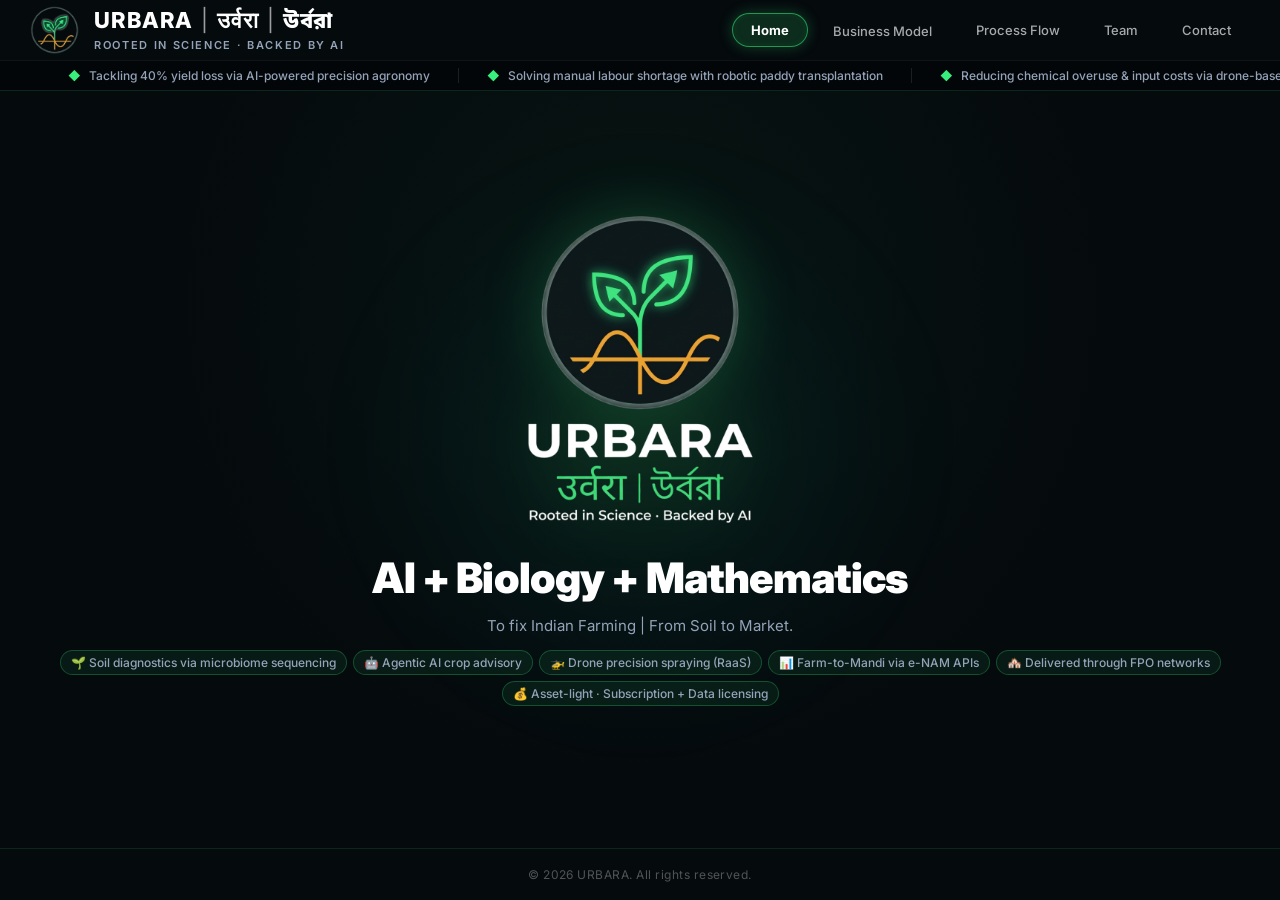
==== index.html @ e4c2e287 "style: adjust padding, font sizes, and overflow properties for improved layout and responsiveness" ====
<!DOCTYPE html>
<html lang="en">

<head>
  <meta charset="UTF-8">
  <meta name="viewport" content="width=device-width, initial-scale=1.0">
  <title>URBARA | Deep-Tech Agricultural AI</title>
  <meta name="description" content="URBARA uses AI, biology, and mathematics to transform Indian agriculture with soil diagnostics, AI crop advisory, precision spraying, and farm-to-market solutions.">
  <meta name="keywords" content="AI agriculture, agricultural AI, precision farming, soil diagnostics, crop advisory, farm-to-market, agritech, Indian agriculture, agri data analytics, precision spraying, Bharat agriculture, Indian kisan, smart farming India, digital kisan, FPO support, e-NAM mandi, kheti, bharat krishi, agri innovation India">
  <meta name="robots" content="index, follow">
  <meta name="author" content="URBARA">
  <meta name="theme-color" content="#061a10">
  <meta property="og:title" content="URBARA | Deep-Tech Agricultural AI">
  <meta property="og:description" content="URBARA uses AI, biology, and mathematics to transform Indian agriculture with soil diagnostics, AI crop advisory, precision spraying, and farm-to-market solutions.">
  <meta property="og:type" content="website">
  <meta property="og:site_name" content="URBARA">
  <meta property="og:url" content="https://rajkrishna92.github.io/urbara/">
  <meta property="og:locale" content="en_IN">
  <link rel="canonical" href="https://rajkrishna92.github.io/urbara/">
  <meta property="og:image" content="https://rajkrishna92.github.io/urbara/assets/logo_tag.png">
  <meta property="og:image:secure_url" content="https://rajkrishna92.github.io/urbara/assets/logo_tag.png">
  <meta property="og:image:type" content="image/png">
  <meta property="og:image:alt" content="URBARA brand logo">
  <meta name="twitter:card" content="summary_large_image">
  <meta name="twitter:title" content="URBARA | Deep-Tech Agricultural AI">
  <meta name="twitter:description" content="URBARA uses AI, biology, and mathematics to transform Indian agriculture with soil diagnostics, AI crop advisory, precision spraying, and farm-to-market solutions.">
  <meta name="twitter:image" content="https://rajkrishna92.github.io/urbara/assets/logo_tag.png">
  <meta name="twitter:image:alt" content="URBARA brand logo">
  <link rel="icon" type="image/png" href="assets/fevicon.png">
  <link
    href="https://fonts.googleapis.com/css2?family=Inter:wght@400;500;600;700;800;900&family=Noto+Sans+Bengali:wght@500;600;700;800&display=swap"
    rel="stylesheet">
  <style>
    *,
    *::before,
    *::after {
      box-sizing: border-box;
      margin: 0;
      padding: 0;
    }

    

    /* Navbar (Matching the rest of the site) */
    .ur-navbar {
      background: linear-gradient(135deg, #061a10 0%, #0d2818 40%, #0a2030 100%);
      padding: 14px 24px;
      display: flex;
      align-items: center;
      justify-content: space-between;
      box-shadow: 0 8px 32px rgba(0, 0, 0, 0.4), 0 0 0 1px rgba(56, 239, 125, 0.1);
      position: sticky;
      top: 0;
      z-index: 100;
    }

    .ur-nav-left a {
      display: flex;
      align-items: center;
    }

    .ur-nav-left img {
      height: 64px;
      object-fit: contain;
      }

    .ur-brand { display: flex; flex-direction: column; }
    .ur-brand-title {
      font-size: 22px; font-weight: 900; letter-spacing: 0.05em; line-height: 1.1;
      background: linear-gradient(90deg, #38ef7d 0%, #11d4c4 40%, #7aff9e 70%, #38ef7d 100%);
      -webkit-background-clip: text; -webkit-text-fill-color: transparent;
      background-size: 200% auto; animation: shimmer 3.5s linear infinite; margin-bottom: 4px;
    }
    .ur-brand-sub {
      font-size: 10px; font-weight: 600; color: rgba(56,239,125,0.85); letter-spacing: 0.03em;
      display: inline-flex; align-items: center; gap: 4px;
    }

    .ur-nav-menu {
      display: flex;
      align-items: center;
      gap: 8px;
      flex-wrap: wrap;
    }

    .ur-menu-link {
      color: rgba(255, 255, 255, 0.7);
      text-decoration: none;
      padding: 8px 14px;
      border-radius: 10px;
      font-size: 13px;
      font-weight: 600;
      transition: all 0.2s ease;
      border: 1px solid transparent;
    }

    .ur-menu-link:hover {
      color: #38ef7d;
      background: rgba(56, 239, 125, 0.08);
      border-color: rgba(56, 239, 125, 0.2);
    }

    .ur-menu-link.active {
      color: #38ef7d;
      background: rgba(56, 239, 125, 0.12);
      border-color: rgba(56, 239, 125, 0.3);
      font-weight: 700;
    }

    body {
      /* Fit everything on single page without scrolling */
      overflow: hidden;
      display: flex;
      flex-direction: column;
      height: 100dvh;
    }


    /* Hero Section */
    .hero-section {
      flex: 1;
      display: flex;
      flex-direction: column;
      align-items: center;
      justify-content: center;
      position: relative;
      padding: 10px 16px;
      text-align: center;
      background: radial-gradient(circle at 50% 30%, rgba(56, 239, 125, 0.05) 0%, transparent 60%);
      overflow: hidden;
    }


    /* Ambient Background Glow */
    .ambient-glow {
      position: absolute;
      top: 50%;
      left: 50%;
      transform: translate(-50%, -50%);
      width: 600px;
      height: 600px;
      background: radial-gradient(circle, rgba(56, 239, 125, 0.08) 0%, rgba(6, 182, 212, 0.03) 40%, transparent 70%);
      filter: blur(40px);
      z-index: 0;
      pointer-events: none;
    }

    /* Large Centered Logo */
    .hero-logo {
      width: clamp(200px, 35vw, 380px);
      max-width: 100%;
      height: auto;
      margin-bottom: 2px;
      position: relative;
      z-index: 2;
      animation: float 6s ease-in-out infinite;
      filter: drop-shadow(0 0 30px rgba(56, 239, 125, 0.2));
    }

    @keyframes float {
      0% {
        transform: translateY(0px);
      }

      50% {
        transform: translateY(-12px);
      }

      100% {
        transform: translateY(0px);
      }
    }

    .hero-title {
      font-size: clamp(28px, 6vw, 42px);
      font-weight: 900;
      color: #fff;
      margin-bottom: 14px;
      line-height: 1.1;
      position: relative;
      z-index: 2;
      letter-spacing: -0.02em;
    }

    .hero-title span {
      background: linear-gradient(90deg, #38ef7d 0%, #11d4c4 100%);
      -webkit-background-clip: text;
      -webkit-text-fill-color: transparent;
    }

    .hero-desc {
      font-size: clamp(13px, 2.5vw, 15px);
      line-height: 1.4;
      color: #94a3b8;
      max-width: 700px;
      margin: 0 auto 14px;
      position: relative;
      z-index: 2;
    }

    .hero-pill {
      display: inline-flex;
      align-items: center;
      gap: 4px;
      background: rgba(56, 239, 125, 0.07);
      border: 1px solid rgba(56, 239, 125, 0.25);
      color: #94a3b8;
      font-size: clamp(10px, 1.5vw, 12px);
      font-weight: 500;
      padding: 4px 10px;
      border-radius: 50px;
      transition: all 0.2s;
    }
    .hero-pill:hover {
      background: rgba(56, 239, 125, 0.15);
      color: #fff;
      border-color: rgba(56, 239, 125, 0.5);
    }

    .cta-container {
      display: flex;
      gap: 20px;
      justify-content: center;
      position: relative;
      z-index: 2;
    }

    .btn {
      display: inline-flex;
      align-items: center;
      justify-content: center;
      padding: 14px 32px;
      border-radius: 12px;
      font-size: 15px;
      font-weight: 700;
      text-decoration: none;
      transition: all 0.3s cubic-bezier(0.4, 0, 0.2, 1);
    }

    .btn-primary {
      background: linear-gradient(135deg, #38ef7d 0%, #0d9488 100%);
      color: #052e16;
      box-shadow: 0 10px 25px -5px rgba(56, 239, 125, 0.4);
    }

    .btn-primary:hover {
      transform: translateY(-2px);
      box-shadow: 0 15px 35px -5px rgba(56, 239, 125, 0.5);
    }

    .btn-secondary {
      background: rgba(255, 255, 255, 0.05);
      color: #e2e8f0;
      border: 1px solid rgba(255, 255, 255, 0.1);
    }

    .btn-secondary:hover {
      background: rgba(255, 255, 255, 0.1);
      border-color: rgba(255, 255, 255, 0.2);
      transform: translateY(-2px);
    }

    /* Features Grid */
    .features-grid {
      display: grid;
      grid-template-columns: repeat(3, 1fr);
      gap: 24px;
      max-width: 1050px;
      margin: -20px auto 60px;
      position: relative;
      z-index: 2;
      padding: 0 24px;
    }

    @media (max-width: 900px) {
      .features-grid {
        grid-template-columns: 1fr;
      }

      .hero-title {
        font-size: clamp(20px, 7vw, 36px);
        white-space: nowrap;
      }

      .hero-logo {
        width: 260px;
      }

      .hero-section {
        height: calc(100dvh - 70px);
      }

      .hero-desc {
        font-size: 15px;
        margin-bottom: 12px;
      }

      .hero-pill {
        font-size: 11px;
        padding: 5px 10px;
      }
    }

    .feature-card {
      background: rgba(15, 23, 42, 0.6);
      border: 1px solid rgba(56, 239, 125, 0.1);
      border-radius: 16px;
      padding: 30px;
      backdrop-filter: blur(10px);
      transition: transform 0.3s ease, border-color 0.3s ease;
    }

    .feature-card:hover {
      transform: translateY(10px);
      border-color: rgba(56, 239, 125, 0.4);
      background: rgba(15, 23, 42, 0.8);
    }

    .feature-icon {
      font-size: 32px;
      margin-bottom: 20px;
      display: inline-block;
    }

    .feature-card h3 {
      font-size: 18px;
      font-weight: 700;
      color: #fff;
      margin-bottom: 12px;
    }

    .feature-card p {
      font-size: 14px;
      color: #94a3b8;
      line-height: 1;
    }
  </style>
</head>

<body>

<link rel="stylesheet" href="assets/urbara.css">

<script src="assets/header.js"></script>


  

  <main class="hero-section">
    <div class="ambient-glow"></div>

    <img src="assets/logo_tag.png" alt="URBARA Brand Logo" class="hero-logo">
    <h1 class="hero-title">AI + Biology + Mathematics</h1>
    <p class="hero-desc">
      To fix Indian Farming | From Soil to Market.
    </p>

    <div style="display:flex; flex-wrap:wrap; gap:6px; justify-content:center; position:relative; z-index:2; margin-bottom:12px;">
      <span class="hero-pill">🌱 Soil diagnostics via microbiome sequencing</span>
      <span class="hero-pill">🤖 Agentic AI crop advisory</span>
      <span class="hero-pill">🚁 Drone precision spraying (RaaS)</span>
      <span class="hero-pill">📊 Farm-to-Mandi via e-NAM APIs</span>
      <span class="hero-pill">🏘️ Delivered through FPO networks</span>
      <span class="hero-pill">💰 Asset-light · Subscription + Data licensing</span>
    </div>
  </main>

<script src="assets/footer.js"></script>
</body>

</html>
---- assets/urbara.css ----
/* ===========================================
   URBARA | उर्वरा | উর্বরা
   Global Design System — urbara.css
   Rooted in Science · Backed by AI
   =========================================== */

@import url('https://fonts.googleapis.com/css2?family=Inter:wght@400;500;600;700;800;900&family=Noto+Sans+Bengali:wght@500;600;700;800&display=swap');

/* ── RESET & BASE ── */
*,
*::before,
*::after {
  box-sizing: border-box;
  margin: 0;
  padding: 0;
}

:root {
  --color-bg: #050a0d;
  --color-surface: #0d1117;
  --color-border: rgba(56, 239, 125, 0.12);
  --color-accent: #38ef7d;
  --color-accent-dim: rgba(56, 239, 125, 0.08);
  --color-accent-glow: rgba(56, 239, 125, 0.25);
  --color-teal: #11d4c4;
  --color-text-main: #f8fafc;
  --color-text-muted: #94a3b8;
  --color-text-dim: #64748b;
  --color-red: #ef4444;
  --color-amber: #f59e0b;
  --font-sans: 'Inter', 'Noto Sans Bengali', sans-serif;
}

html {
  min-width: 0;
}

body {
  font-family: var(--font-sans);
  background: var(--color-bg);
  color: var(--color-text-main);
  min-height: 100vh;
  overflow-x: hidden;
  overflow-y: auto;
  margin: 0 !important;
  padding: 0 !important;
}

img,
svg,
video,
canvas {
  max-width: 100%;
  height: auto;
}

button,
input,
textarea,
select {
  font: inherit;
}

.ur-hdr-menu,
.ur-nav-menu {
  flex-wrap: wrap;
}

.ur-hdr-link,
.ur-menu-link {
  white-space: nowrap;
}

button,
input,
textarea,
select {
  font: inherit;
}

/* ── ANIMATIONS ── */
@keyframes shimmer {
  0% {
    background-position: 0% center;
  }

  100% {
    background-position: 200% center;
  }
}

@keyframes float {

  0%,
  100% {
    transform: translateY(0px);
  }

  50% {
    transform: translateY(-10px);
  }
}

@keyframes pulse-ring {

  0%,
  100% {
    box-shadow: 0 0 0 0 var(--color-accent-glow), 0 0 20px rgba(56, 239, 125, 0.12);
  }

  50% {
    box-shadow: 0 0 0 6px rgba(56, 239, 125, 0), 0 0 28px rgba(56, 239, 125, 0.22);
  }
}

@keyframes hdr-ticker {
  0% {
    transform: translateX(0);
  }

  100% {
    transform: translateX(-50%);
  }
}

@keyframes fadeInUp {
  from {
    opacity: 0;
    transform: translateY(20px);
  }

  to {
    opacity: 1;
    transform: translateY(0);
  }
}

/* ==========================================
   HEADER — Sticky Top Bar
   ========================================== */
.ur-hdr-main {
  position: sticky;
  top: 0;
  z-index: 1000;
  background: #050a0d;
  border-bottom: 1px solid var(--color-border);
  font-family: var(--font-sans);
}

.ur-hdr-nav {
  display: flex;
  justify-content: space-between;
  align-items: center;
  flex-wrap: wrap;
  min-width: 0;
  padding: 5px 30px;
  width: 100%;
  max-width: 100%;
  margin: 0 auto;
}

/* Brand */
.ur-hdr-brand {
  display: flex;
  align-items: center;
  gap: 14px;
  text-decoration: none;
  min-width: 0;
}

.ur-hdr-icon {
  height: 50px;
  width: 50px;
  object-fit: contain;
}

.ur-hdr-text {
  display: flex;
  flex-direction: column;
}

.ur-hdr-title {
  font-size: 22px;
  font-weight: 800;
  color: #ffffff;
  line-height: 1.1;
  letter-spacing: 0.04em;
  display: flex;
  align-items: center;
  gap: 8px;
}

.ur-hdr-title .sep {
  color: #ffffff;
  font-weight: 400;
  opacity: 0.6;
}

.ur-hdr-title .lang {
  color: #ffffff;
  font-weight: 800;
}

.ur-hdr-tag {
  font-size: 11px;
  font-weight: 600;
  color: var(--color-text-muted);
  letter-spacing: 0.15em;
  text-transform: uppercase;
  margin-top: 5px;
}

/* Nav Links */
.ur-hdr-menu {
  display: flex;
  align-items: center;
  gap: 6px;
  flex-wrap: wrap;
}

.ur-hdr-link {
  color: rgba(255, 255, 255, 0.65);
  text-decoration: none;
  padding: 8px 18px;
  border-radius: 50px;
  font-size: 13px;
  font-weight: 500;
  transition: all 0.2s ease;
  border: 1px solid transparent;
}

.ur-hdr-link:hover {
  color: var(--color-accent);
  background: var(--color-accent-dim);
  border-color: rgba(56, 239, 125, 0.25);
}

.ur-hdr-toggle {
  display: none;
  border: none;
  background: transparent;
  color: inherit;
  font-size: 1.25rem;
  padding: 10px;
  border-radius: 50%;
  cursor: pointer;
  transition: background 0.2s ease;
}

.ur-hdr-toggle:hover,
.ur-hdr-toggle.open {
  background: rgba(255, 255, 255, 0.08);
}

.ur-hdr-submenu-toggle {
  display: none;
  border: none;
  background: transparent;
  color: inherit;
  font-size: 1rem;
  padding: 8px;
  border-radius: 50%;
  cursor: pointer;
  transition: background 0.2s ease;
}

.ur-hdr-submenu-toggle:hover,
.ur-hdr-submenu-toggle[aria-expanded="true"] {
  background: rgba(255, 255, 255, 0.08);
}

.ur-navbar {
  flex-wrap: wrap;
  min-width: 0;
}

.ur-nav-menu {
  flex-wrap: wrap;
}

.ur-hdr-link.active {
  color: #fff;
  font-weight: 700;
  background: rgba(56, 239, 125, 0.15);
  border: 1.5px solid rgba(56, 239, 125, 0.55);
  box-shadow: 0 0 14px var(--color-accent-glow), inset 0 0 8px rgba(56, 239, 125, 0.05);
}

/* Dropdown Menu */
.ur-hdr-dropdown {
  position: relative;
  display: inline-block;
}

.ur-hdr-dropdown .caret {
  font-size: 10px;
  margin-left: 4px;
  opacity: 0.7;
}

.ur-hdr-submenu {
  position: absolute;
  top: 100%;
  left: 50%;
  transform: translateX(-50%) translateY(10px);
  background: rgba(13, 17, 23, 0.95);
  border: 1px solid var(--color-border);
  border-radius: 12px;
  min-width: 220px;
  padding: 8px;
  backdrop-filter: blur(12px);
  box-shadow: 0 10px 30px rgba(0, 0, 0, 0.5), 0 0 0 1px rgba(56, 239, 125, 0.05);
  opacity: 0;
  visibility: hidden;
  transition: all 0.2s ease;
  z-index: 2000;
  display: none;
  flex-direction: column;
  gap: 0;
}

.ur-hdr-dropdown:hover .ur-hdr-submenu,
.ur-hdr-dropdown:focus-within .ur-hdr-submenu,
.ur-hdr-dropdown.open .ur-hdr-submenu {
  opacity: 1;
  visibility: visible;
  transform: translateX(-50%) translateY(5px);
  display: flex;
}

.ur-hdr-submenu a {
  display: block;
  color: var(--color-text-muted);
  text-decoration: none;
  padding: 10px 16px;
  font-size: 13px;
  font-weight: 500;
  border-radius: 8px;
  transition: all 0.2s;
  margin-bottom: 2px;
}

.ur-hdr-submenu a:last-child {
  margin-bottom: 0;
}

.ur-hdr-submenu a:hover {
  background: var(--color-accent-dim);
  color: var(--color-accent);
}


/* ── Ticker ── */
.ur-hdr-ticker {
  display: flex;
  align-items: center;
  background: rgba(0, 0, 0, 0.4);
  padding: 7px 40px;
  font-size: 12px;
  color: var(--color-text-muted);
  overflow: hidden;
  border-top: 1px solid rgba(255, 255, 255, 0.05);
}

.ur-hdr-ticker-scroll {
  display: flex;
  gap: 0;
  white-space: nowrap;
  animation: hdr-ticker 120s linear infinite;
}

.ur-hdr-ticker-item {
  color: var(--color-text-muted);
  font-size: 12px;
  font-weight: 500;
  padding: 0 28px;
  border-right: 1px solid rgba(255, 255, 255, 0.1);
}

.ur-hdr-ticker-item:last-child {
  border-right: none;
}

.ur-hdr-ticker-item .dot {
  color: var(--color-accent);
  margin-right: 8px;
}

/* ==========================================
   PAGE HERO SECTION
   ========================================== */
.ur-hero {
  min-height: calc(100vh - 110px);
  display: flex;
  flex-direction: column;
  align-items: center;
  justify-content: center;
  text-align: center;
  padding: 60px 24px;
  position: relative;
  background: radial-gradient(circle at 50% 30%, rgba(56, 239, 125, 0.05) 0%, transparent 60%);
}

.ur-hero-glow {
  position: absolute;
  top: 50%;
  left: 50%;
  transform: translate(-50%, -50%);
  width: 600px;
  height: 600px;
  background: radial-gradient(circle, rgba(56, 239, 125, 0.07) 0%, rgba(6, 182, 212, 0.03) 40%, transparent 70%);
  filter: blur(40px);
  z-index: 0;
  pointer-events: none;
}

.ur-hero-logo {
  width: 500px;
  max-width: 90%;
  height: auto;
  margin-bottom: 32px;
  position: relative;
  z-index: 2;
  animation: float 6s ease-in-out infinite;
  filter: drop-shadow(0 0 30px rgba(56, 239, 125, 0.18));
}

.ur-hero-desc {
  font-size: 17px;
  line-height: 1.7;
  color: var(--color-text-muted);
  max-width: 680px;
  margin: 0 auto 36px;
  position: relative;
  z-index: 2;
}

/* ==========================================
   BUTTONS
   ========================================== */
.ur-btn {
  display: inline-flex;
  align-items: center;
  justify-content: center;
  padding: 13px 30px;
  border-radius: 12px;
  font-size: 14px;
  font-weight: 700;
  text-decoration: none;
  transition: all 0.3s cubic-bezier(0.4, 0, 0.2, 1);
  border: none;
  cursor: pointer;
}

.ur-btn-primary {
  background: linear-gradient(135deg, var(--color-accent) 0%, #0d9488 100%);
  color: #052e16;
  box-shadow: 0 10px 25px -5px rgba(56, 239, 125, 0.35);
}

.ur-btn-primary:hover {
  transform: translateY(-2px);
  box-shadow: 0 15px 35px -5px rgba(56, 239, 125, 0.5);
}

.ur-btn-secondary {
  background: rgba(255, 255, 255, 0.05);
  color: var(--color-text-main);
  border: 1px solid rgba(255, 255, 255, 0.12);
}

.ur-btn-secondary:hover {
  background: rgba(255, 255, 255, 0.1);
  border-color: rgba(255, 255, 255, 0.25);
  transform: translateY(-2px);
}

.ur-btn-group {
  display: flex;
  gap: 16px;
  justify-content: center;
  flex-wrap: wrap;
}

/* ==========================================
   CARDS
   ========================================== */
.ur-card {
  background: rgba(13, 17, 23, 0.7);
  border: 1px solid var(--color-border);
  border-radius: 16px;
  padding: 28px;
  backdrop-filter: blur(10px);
  transition: transform 0.3s ease, border-color 0.3s ease, box-shadow 0.3s ease;
}

.ur-card:hover {
  transform: translateY(-5px);
  border-color: rgba(56, 239, 125, 0.35);
  box-shadow: 0 12px 40px rgba(56, 239, 125, 0.08);
}

.ur-card-icon {
  font-size: 30px;
  margin-bottom: 16px;
  display: block;
}

.ur-card h3 {
  font-size: 17px;
  font-weight: 700;
  color: #fff;
  margin-bottom: 10px;
}

.ur-card p {
  font-size: 13px;
  color: var(--color-text-muted);
  line-height: 1.65;
}

/* Feature grid */
.ur-grid-3 {
  display: grid;
  grid-template-columns: repeat(3, 1fr);
  gap: 24px;
  max-width: 1100px;
  margin: 0 auto;
  padding: 0 24px;
}

.ur-grid-2 {
  display: grid;
  grid-template-columns: repeat(2, 1fr);
  gap: 24px;
  max-width: 1100px;
  margin: 0 auto;
  padding: 0 24px;
}

/* ==========================================
   SECTION TITLES
   ========================================== */
.ur-section {
  padding: 60px 24px;
  max-width: 1200px;
  margin: 0 auto;
}

.ur-section-title {
  font-size: 32px;
  font-weight: 800;
  color: #fff;
  text-align: center;
  margin-bottom: 12px;
  letter-spacing: -0.02em;
}

.ur-section-title span {
  background: linear-gradient(90deg, var(--color-accent) 0%, var(--color-teal) 100%);
  -webkit-background-clip: text;
  -webkit-text-fill-color: transparent;
}

.ur-section-sub {
  text-align: center;
  color: var(--color-text-muted);
  font-size: 15px;
  max-width: 600px;
  margin: 0 auto 48px;
  line-height: 1.6;
}

/* ==========================================
   DATA TABLE
   ========================================== */
.ur-table {
  width: 100%;
  border-collapse: collapse;
  font-size: 13px;
  margin: 20px 0;
}

.ur-table th {
  background: rgba(56, 239, 125, 0.08);
  color: var(--color-accent);
  text-align: left;
  padding: 10px 14px;
  font-weight: 700;
  font-size: 11px;
  letter-spacing: 0.05em;
  text-transform: uppercase;
  border-bottom: 1px solid var(--color-border);
}

.ur-table td {
  padding: 10px 14px;
  color: var(--color-text-muted);
  border-bottom: 1px solid rgba(255, 255, 255, 0.04);
  vertical-align: top;
}

.ur-table tr:hover td {
  background: rgba(56, 239, 125, 0.03);
  color: #fff;
}

/* ==========================================
   STAT BADGES / METRIC CHIPS
   ========================================== */
.ur-stat-row {
  display: flex;
  gap: 20px;
  flex-wrap: wrap;
  justify-content: center;
  margin: 32px 0;
}

.ur-stat {
  background: rgba(56, 239, 125, 0.06);
  border: 1px solid var(--color-border);
  border-radius: 12px;
  padding: 20px 28px;
  text-align: center;
  min-width: 140px;
}

.ur-stat-val {
  font-size: 28px;
  font-weight: 900;
  color: var(--color-accent);
  line-height: 1;
  margin-bottom: 6px;
}

.ur-stat-label {
  font-size: 11px;
  color: var(--color-text-dim);
  text-transform: uppercase;
  letter-spacing: 0.06em;
  font-weight: 600;
}

/* ==========================================
   TAGS / PILLS
   ========================================== */
.ur-tag {
  display: inline-block;
  padding: 3px 10px;
  border-radius: 20px;
  font-size: 11px;
  font-weight: 600;
  margin: 2px;
}

.ur-tag-green {
  background: rgba(34, 197, 94, 0.15);
  color: #4ade80;
  border: 1px solid rgba(34, 197, 94, 0.3);
}

.ur-tag-blue {
  background: rgba(59, 130, 246, 0.15);
  color: #60a5fa;
  border: 1px solid rgba(59, 130, 246, 0.3);
}

.ur-tag-purple {
  background: rgba(168, 85, 247, 0.15);
  color: #c084fc;
  border: 1px solid rgba(168, 85, 247, 0.3);
}

.ur-tag-amber {
  background: rgba(245, 158, 11, 0.15);
  color: #fbbf24;
  border: 1px solid rgba(245, 158, 11, 0.3);
}

.ur-tag-teal {
  background: rgba(20, 184, 166, 0.15);
  color: #2dd4bf;
  border: 1px solid rgba(20, 184, 166, 0.3);
}

.ur-tag-red {
  background: rgba(239, 68, 68, 0.15);
  color: #f87171;
  border: 1px solid rgba(239, 68, 68, 0.3);
}

/* ==========================================
   CALLOUT / HIGHLIGHT BOX
   ========================================== */
.ur-callout {
  background: rgba(56, 239, 125, 0.06);
  border-left: 3px solid var(--color-accent);
  border-radius: 0 12px 12px 0;
  padding: 16px 20px;
  margin: 20px 0;
  font-size: 13px;
  color: var(--color-text-muted);
  line-height: 1.6;
}

.ur-callout strong {
  color: var(--color-accent);
}

/* ==========================================
   DEEP DIVE LINK BUTTON
   ========================================== */
.ur-deep-dive {
  display: inline-flex;
  align-items: center;
  gap: 8px;
  background: rgba(56, 239, 125, 0.1);
  border: 1px solid rgba(56, 239, 125, 0.35);
  color: var(--color-accent);
  text-decoration: none;
  padding: 9px 18px;
  border-radius: 20px;
  font-size: 12px;
  font-weight: 700;
  letter-spacing: 0.04em;
  margin-top: 10px;
  transition: all 0.2s;
}

.ur-deep-dive:hover {
  background: rgba(56, 239, 125, 0.2);
  box-shadow: 0 0 16px rgba(56, 239, 125, 0.2);
}

/* ==========================================
   FOOTER
   ========================================== */
.ur-footer {
  text-align: center;
  padding: 14px 24px;
  color: var(--color-text-dim);
  font-size: 11px;
  border-top: 1px solid rgba(255, 255, 255, 0.06);
  margin-top: 0;
  flex-shrink: 0;
}

.ur-footer a {
  color: var(--color-accent);
  text-decoration: none;
}

.ur-footer a:hover {
  text-decoration: underline;
}

/* ==========================================
   RESPONSIVE
   ========================================== */
@media (max-width: 900px) {

  .ur-hdr-nav,
  .ur-navbar {
    padding: 12px 16px;
    flex-direction: row;
    align-items: flex-start;
    justify-content: space-between;
    gap: 10px;
    flex-wrap: nowrap;
  }

  .ur-hdr-brand {
    justify-content: flex-start;
    min-width: 0;
  }

  .ur-hdr-title {
    font-size: clamp(11px, 3.5vw, 18px);
    white-space: nowrap;
    justify-content: flex-start;
  }

  .ur-hdr-tag {
    font-size: clamp(7px, 2.2vw, 10px);
    white-space: nowrap;
    text-align: left;
    width: auto;
  }

  .ur-hdr-icon {
    height: 44px;
    width: 44px;
  }

  .ur-hdr-brand {
    flex: 1 1 auto;
  }

  .ur-hdr-title .sep,
  .ur-hdr-title .lang,
  .ur-hdr-tag {
    display: inline;
  }

  .ur-hdr-menu {
    display: none;
    position: fixed;
    top: 72px;
    right: 16px;
    left: 16px;
    max-height: calc(100vh - 84px);
    overflow-y: auto;
    background: rgba(5, 10, 13, 0.98);
    border: 1px solid rgba(255, 255, 255, 0.08);
    border-radius: 18px;
    padding: 16px;
    flex-direction: column;
    align-items: stretch;
    flex-wrap: nowrap;
    gap: 10px;
    box-shadow: 0 18px 50px rgba(0, 0, 0, 0.4);
    z-index: 1200;
  }

  .ur-hdr-menu.open {
    display: flex !important;
  }

  .ur-hdr-toggle {
    display: inline-flex;
    flex-shrink: 0;
    margin-left: auto;
    border: none;
    background: rgba(56, 239, 125, 0.12);
    color: #fff;
    width: 44px;
    height: 44px;
    align-items: center;
    justify-content: center;
    border-radius: 50%;
    cursor: pointer;
  }

  .ur-hdr-toggle:hover {
    background: rgba(56, 239, 125, 0.2);
  }

  .ur-hdr-menu>.ur-hdr-link {
    width: 100%;
    display: inline-flex;
    justify-content: space-between;
    align-items: center;
    padding: 14px 18px;
    background: rgba(255, 255, 255, 0.03);
    border: 1px solid rgba(255, 255, 255, 0.08);
    border-radius: 14px;
    color: #ffffff;
  }

  .ur-hdr-menu>.ur-hdr-link.active {
    background: rgba(56, 239, 125, 0.15);
    border-color: rgba(56, 239, 125, 0.55);
    box-shadow: 0 0 14px var(--color-accent-glow), inset 0 0 8px rgba(56, 239, 125, 0.05);
  }

  .ur-hdr-dropdown {
    width: 100%;
    position: relative;
    display: flex;
    flex-wrap: wrap;
    align-items: center;
    justify-content: space-between;
    background: rgba(255, 255, 255, 0.03);
    border: 1px solid rgba(255, 255, 255, 0.08);
    border-radius: 14px;
    padding: 0 18px;
  }

  .ur-hdr-dropdown:has(> .ur-hdr-link.active) {
    background: rgba(56, 239, 125, 0.15);
    border-color: rgba(56, 239, 125, 0.55);
    box-shadow: 0 0 14px var(--color-accent-glow), inset 0 0 8px rgba(56, 239, 125, 0.05);
  }

  .ur-hdr-dropdown>.ur-hdr-link {
    width: auto;
    display: inline-flex;
    align-items: center;
    padding: 14px 8px 14px 0;
    background: transparent;
    border: none;
    color: #ffffff;
    flex: 0 1 auto;
  }

  .ur-hdr-dropdown>.ur-hdr-link.active {
    box-shadow: none;
    background: transparent;
    border: none;
  }

  .ur-hdr-dropdown .caret {
    display: none;
  }

  .ur-hdr-submenu-toggle {
    position: relative;
    height: 34px;
    width: 34px;
    display: inline-flex;
    align-items: center;
    justify-content: center;
    border: none;
    background: rgba(255, 255, 255, 0.05);
    border-radius: 8px;
    color: inherit;
    font-size: 1.1rem;
    cursor: pointer;
    margin-left: 0;
  }

  .ur-hdr-dropdown .ur-hdr-link {
    padding-right: 8px;
  }

  .ur-hdr-submenu {
    display: none;
    position: static;
    transform: none;
    left: auto;
    top: auto;
    width: 100%;
    min-width: auto;
    margin-top: 8px;
    padding: 0;
    box-shadow: none;
    border-radius: 12px;
    background: rgba(13, 17, 23, 0.98);
    border: 1px solid rgba(255, 255, 255, 0.08);
    flex-direction: column;
    gap: 0;
  }

  .ur-hdr-dropdown.open .ur-hdr-submenu {
    display: flex;
    transform: none;
  }

  .ur-hdr-dropdown:hover .ur-hdr-submenu,
  .ur-hdr-dropdown:focus-within .ur-hdr-submenu {
    transform: none;
    display: none;
  }

  .ur-hdr-dropdown.open .ur-hdr-submenu,
  .ur-hdr-dropdown.open:hover .ur-hdr-submenu,
  .ur-hdr-dropdown.open:focus-within .ur-hdr-submenu {
    display: flex;
  }

  .ur-hdr-submenu a {
    display: block;
    width: 100%;
    padding: 12px 16px;
    color: #ffffff;
    border-bottom: 1px solid rgba(255, 255, 255, 0.05);
  }

  .ur-hdr-submenu a:last-child {
    border-bottom: none;
  }

  .ur-hdr-link,
  .ur-menu-link {
    padding: 10px 14px;
    font-size: 13px;
    white-space: nowrap;
    width: 100%;
    text-align: left;
  }

  .ur-hdr-submenu {
    display: none;
    flex-direction: column;
    gap: 0;
  }

  .ur-hdr-dropdown.open .ur-hdr-submenu {
    display: flex;
  }

  .ur-hdr-ticker {
    padding: 7px 16px;
  }

  .ur-hdr-title {
    overflow: visible;
    text-overflow: unset;
  }

  .ur-hdr-title .sep,
  .ur-hdr-title .lang,
  .ur-hdr-tag {
    display: inline;
  }

  .ur-hdr-submenu {
    position: static;
    transform: none;
    left: auto;
    top: auto;
    width: 100%;
    min-width: auto;
    margin-top: 8px;
    padding: 8px 0;
    box-shadow: none;
    border-radius: 12px;
  }

  .ur-hdr-submenu a {
    padding: 12px 16px;
  }

  .ur-hdr-submenu a:last-child {
    margin-bottom: 0;
  }

  .ur-grid-3 {
    grid-template-columns: 1fr;
  }

  .ur-grid-2 {
    grid-template-columns: 1fr;
  }

  .ur-hero-logo {
    width: 260px;
  }

  .ur-section-title {
    font-size: 24px;
  }
}

/* ==========================================
   FOOTER
   ========================================== */
.ur-footer {
  margin-top: 48px;
  border-top: 1px solid var(--color-border);
  background: #050a0d;
  padding: 18px 20px;
  text-align: center;
  font-family: var(--font-sans);
}

.ur-footer-copy {
  font-size: 12px;
  color: rgba(255, 255, 255, 0.3);
  margin: 0;
  letter-spacing: 0.04em;
}
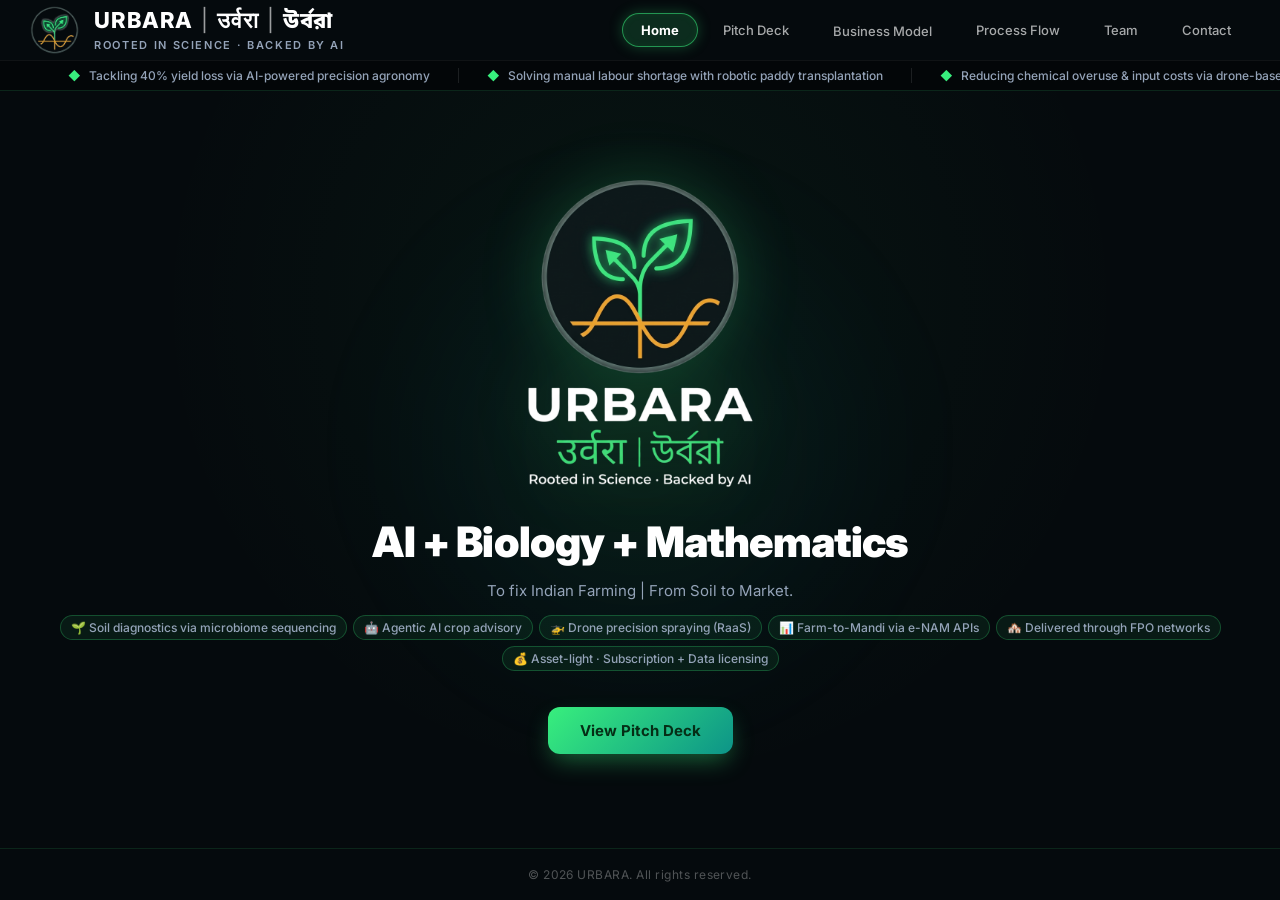
==== commit ac6e08e4: "feat: add investor pitch deck and link it in the hero section" ====
--- a/index.html
+++ b/index.html
@@ -363,6 +363,10 @@
       <span class="hero-pill">🏘️ Delivered through FPO networks</span>
       <span class="hero-pill">💰 Asset-light · Subscription + Data licensing</span>
     </div>
+
+    <div class="cta-container" style="margin-top: 24px;">
+      <a href="urbara_pitchdeck.html" class="btn btn-primary">View Pitch Deck</a>
+    </div>
   </main>
 
 <script src="assets/footer.js"></script>
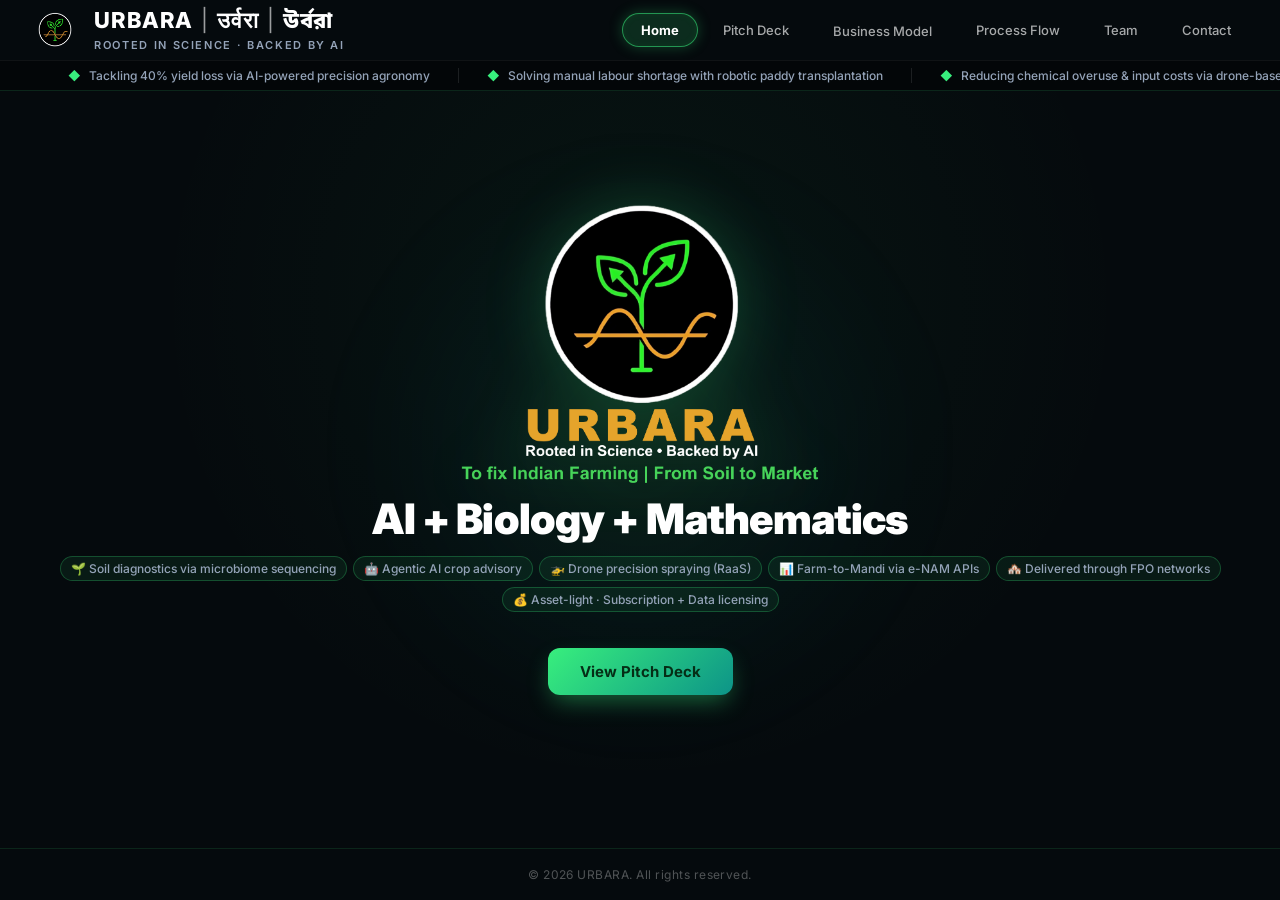
==== commit e07db104: "feat: add dynamic navigation header and update branding assets" ====
--- a/index.html
+++ b/index.html
@@ -6,7 +6,7 @@
   <meta name="viewport" content="width=device-width, initial-scale=1.0">
   <title>URBARA | Deep-Tech Agricultural AI</title>
   <meta name="description" content="URBARA uses AI, biology, and mathematics to transform Indian agriculture with soil diagnostics, AI crop advisory, precision spraying, and farm-to-market solutions.">
-  <meta name="keywords" content="AI agriculture, agricultural AI, precision farming, soil diagnostics, crop advisory, farm-to-market, agritech, Indian agriculture, agri data analytics, precision spraying, Bharat agriculture, Indian kisan, smart farming India, digital kisan, FPO support, e-NAM mandi, kheti, bharat krishi, agri innovation India">
+  <meta name="keywords" content="AI agriculture, agricultural AI, precision farming, soil diagnostics, crop advisory, farm-to-market, agritech, Indian agriculture, agri data analytics, precision spraying, Bharat agriculture, Indian kisan, smart farming India, digital kisan, FPO support, e-NAM mandi, kheti, bharat krishi, agri innovation India, krishi, kisan, fasal, mitti ki janch, unnat krishi, chash, chashi, krishok, fasol, matir test, vyavasayam, raithu, vivasayam, kheti badi, chasa, smart krishi, aadhunik kheti, digital krishi">
   <meta name="robots" content="index, follow">
   <meta name="author" content="URBARA">
   <meta name="theme-color" content="#061a10">
@@ -14,22 +14,49 @@
   <meta property="og:description" content="URBARA uses AI, biology, and mathematics to transform Indian agriculture with soil diagnostics, AI crop advisory, precision spraying, and farm-to-market solutions.">
   <meta property="og:type" content="website">
   <meta property="og:site_name" content="URBARA">
-  <meta property="og:url" content="https://rajkrishna92.github.io/urbara/">
+  <meta property="og:url" content="https://urbara.in/">
   <meta property="og:locale" content="en_IN">
-  <link rel="canonical" href="https://rajkrishna92.github.io/urbara/">
-  <meta property="og:image" content="https://rajkrishna92.github.io/urbara/assets/logo_tag.png">
-  <meta property="og:image:secure_url" content="https://rajkrishna92.github.io/urbara/assets/logo_tag.png">
+  <link rel="canonical" href="https://urbara.in/">
+  <meta property="og:image" content="https://urbara.in/assets/logo_tag.png">
+  <meta property="og:image:secure_url" content="https://urbara.in/assets/logo_tag.png">
   <meta property="og:image:type" content="image/png">
   <meta property="og:image:alt" content="URBARA brand logo">
   <meta name="twitter:card" content="summary_large_image">
   <meta name="twitter:title" content="URBARA | Deep-Tech Agricultural AI">
   <meta name="twitter:description" content="URBARA uses AI, biology, and mathematics to transform Indian agriculture with soil diagnostics, AI crop advisory, precision spraying, and farm-to-market solutions.">
-  <meta name="twitter:image" content="https://rajkrishna92.github.io/urbara/assets/logo_tag.png">
+  <meta name="twitter:image" content="https://urbara.in/assets/logo_tag.png">
   <meta name="twitter:image:alt" content="URBARA brand logo">
   <link rel="icon" type="image/png" href="assets/fevicon.png">
   <link
     href="https://fonts.googleapis.com/css2?family=Inter:wght@400;500;600;700;800;900&family=Noto+Sans+Bengali:wght@500;600;700;800&display=swap"
     rel="stylesheet">
+  <script type="application/ld+json">
+  {
+    "@context": "https://schema.org",
+    "@type": "Organization",
+    "name": "URBARA",
+    "alternateName": ["उर्वरा", "উর্বরা"],
+    "url": "https://urbara.in/",
+    "logo": "https://urbara.in/assets/logo_tag.png",
+    "description": "URBARA uses AI, biology, and mathematics to transform Indian agriculture with soil diagnostics, AI crop advisory, precision spraying, and farm-to-market solutions.",
+    "founder": [
+      {
+        "@type": "Person",
+        "name": "Dr. Rajkrishna Mondal",
+        "jobTitle": "Co-Founder",
+        "honorificPrefix": "Dr.",
+        "description": "PhD in Computational Mathematics"
+      },
+      {
+        "@type": "Person",
+        "name": "Dr. Bidisha Bhowal",
+        "jobTitle": "Co-Founder",
+        "honorificPrefix": "Dr.",
+        "description": "PhD in Plant Molecular Biology and Biotechnology"
+      }
+    ]
+  }
+  </script>
   <style>
     *,
     *::before,
@@ -108,11 +135,11 @@
     }
 
     body {
-      /* Fit everything on single page without scrolling */
-      overflow: hidden;
+      /* Fit everything on single page when possible, allow scrolling if needed */
+      overflow-x: hidden;
       display: flex;
       flex-direction: column;
-      height: 100dvh;
+      min-height: 100dvh;
     }
 
 
@@ -287,7 +314,7 @@
       }
 
       .hero-section {
-        height: calc(100dvh - 70px);
+        min-height: calc(100dvh - 70px);
       }
 
       .hero-desc {
@@ -351,9 +378,6 @@
 
     <img src="assets/logo_tag.png" alt="URBARA Brand Logo" class="hero-logo">
     <h1 class="hero-title">AI + Biology + Mathematics</h1>
-    <p class="hero-desc">
-      To fix Indian Farming | From Soil to Market.
-    </p>
 
     <div style="display:flex; flex-wrap:wrap; gap:6px; justify-content:center; position:relative; z-index:2; margin-bottom:12px;">
       <span class="hero-pill">🌱 Soil diagnostics via microbiome sequencing</span>
@@ -369,6 +393,25 @@
     </div>
   </main>
 
+  <!-- Static Navigation for Search Engine Crawlers (JS Fallback) -->
+  <nav style="display:none;" aria-hidden="true">
+    <a href="index.html">Home</a>
+    <a href="urbara_pitchdeck.html">Pitch Deck</a>
+    <a href="urbara_business_model.html">Business Model Canvas</a>
+    <a href="urbara_value_propositions.html">Value Propositions</a>
+    <a href="urbara_customer_segments.html">Customer Segments</a>
+    <a href="urbara_key_resources.html">Key Resources</a>
+    <a href="urbara_key_activities.html">Key Activities</a>
+    <a href="urbara_key_partnerships.html">Key Partnerships</a>
+    <a href="urbara_cost_structure.html">Cost Structure</a>
+    <a href="urbara_revenue_streams.html">Revenue Streams</a>
+    <a href="urbara_customer_relationships.html">Customer Relationships</a>
+    <a href="urbara_channels.html">Channels</a>
+    <a href="urbara_process_flow.html">Process Flow</a>
+    <a href="urbara_team.html">Team</a>
+    <a href="urbara_contact.html">Contact</a>
+  </nav>
+
 <script src="assets/footer.js"></script>
 </body>
 
